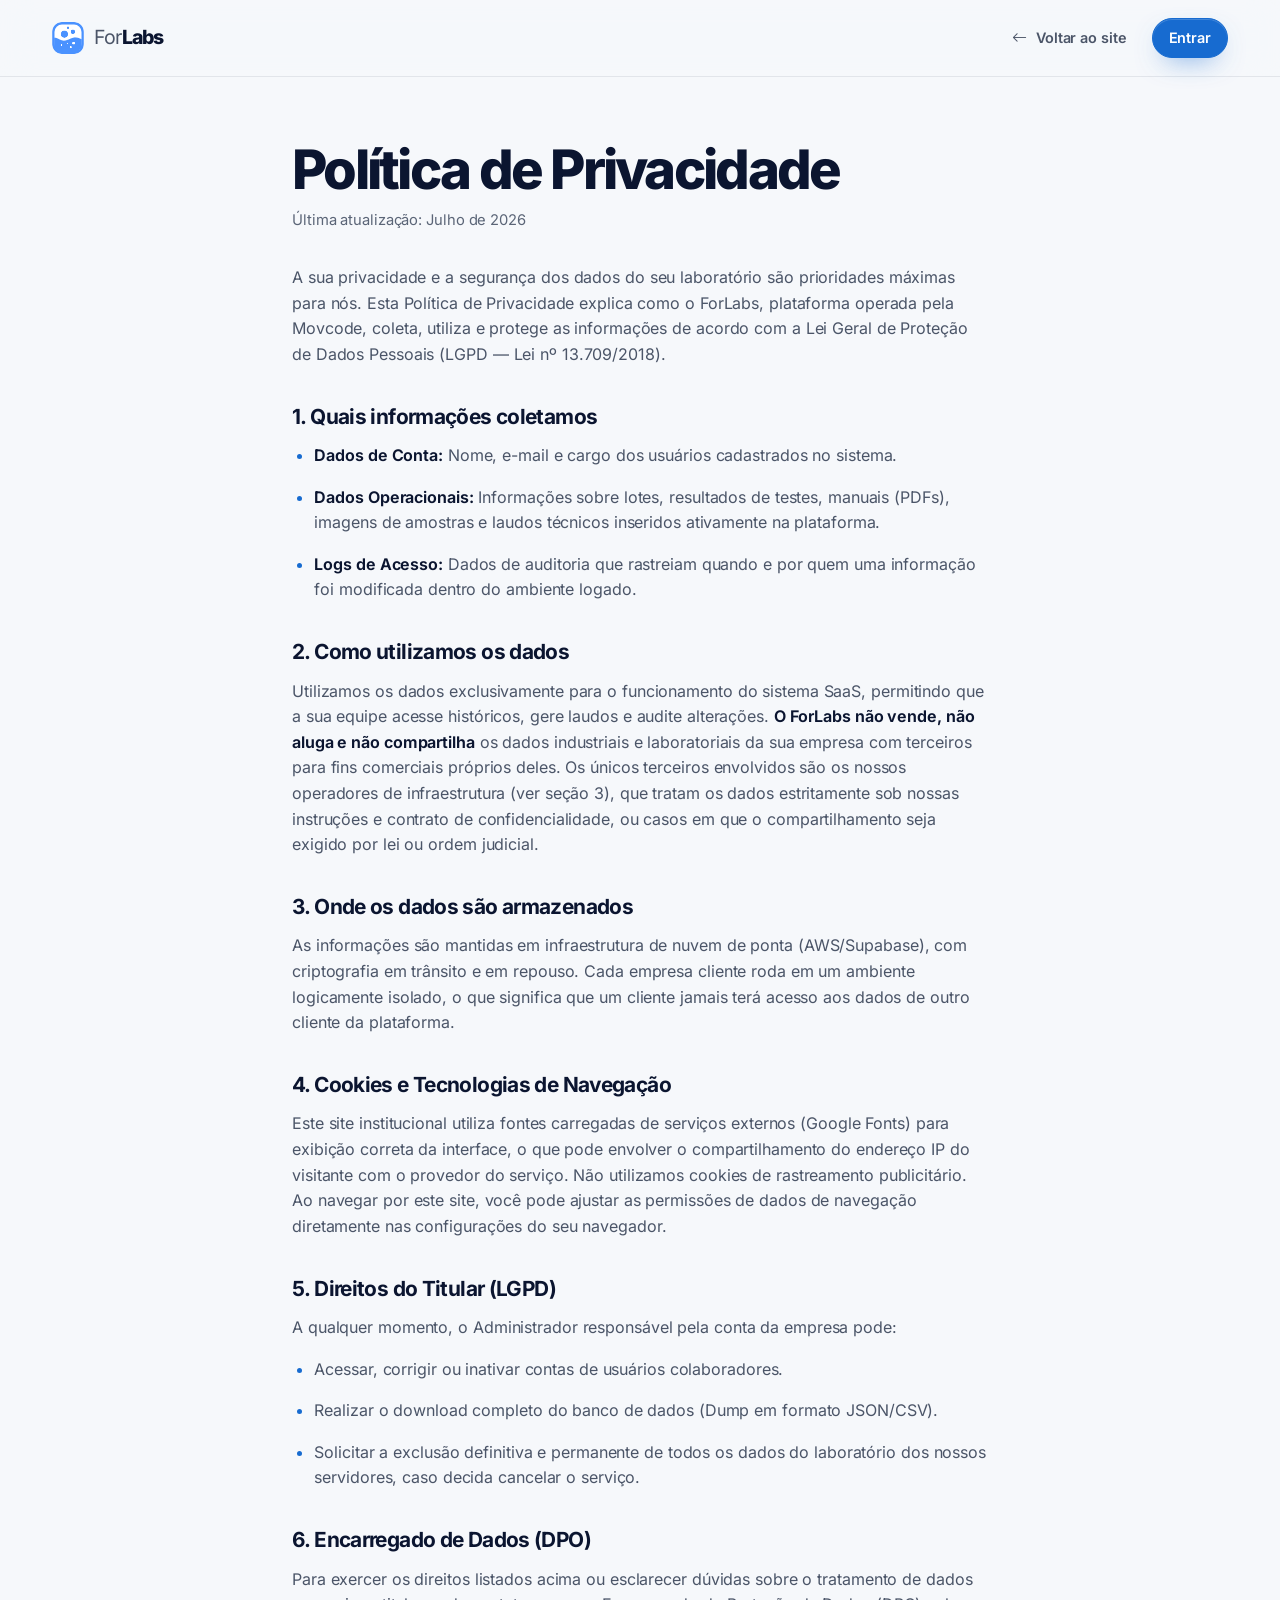
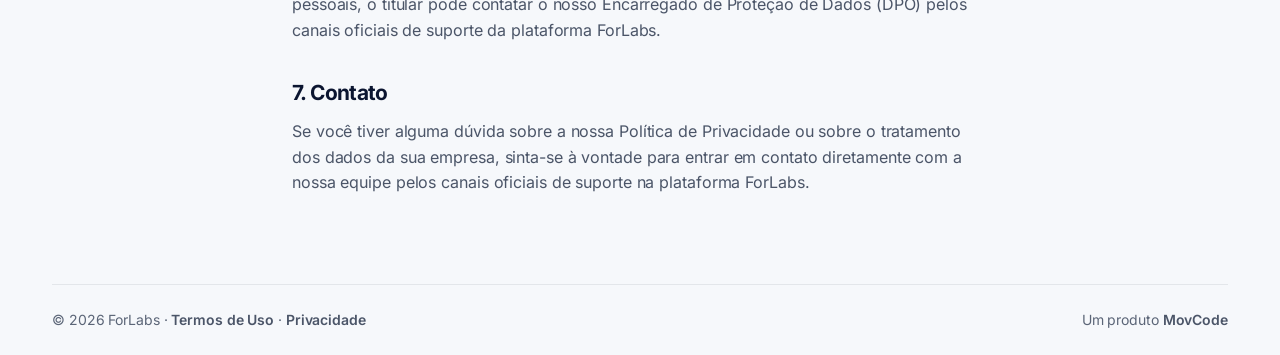
==== privacidade.html @ 583b1151 "Atualiza o site para o padrão MovCode, com telas reais e planos - Reestrutura no padrão dos sites de" ====
<!DOCTYPE html>
<html lang="pt-BR">
<head>
  <meta charset="utf-8">
  <meta name="viewport" content="width=device-width, initial-scale=1, viewport-fit=cover">
  <title>Política de Privacidade — ForLabs</title>
  <meta name="theme-color" content="#f6f8fb">
  <meta name="color-scheme" content="light">
  <link rel="icon" type="image/svg+xml" href="assets/img/forlabs.svg">

  <link rel="preload" href="assets/vendor/inter/inter-latin.woff2" as="font" type="font/woff2" crossorigin>
  <link rel="stylesheet" href="assets/vendor/bootstrap-icons/bootstrap-icons.min.css">
  <link rel="stylesheet" href="assets/css/base.css">
</head>
<body class="p-legal">
  <a class="skip-link" href="#conteudo">Pular para o conteúdo</a>

  <header class="p-header is-solid">
    <div class="container p-header-inner">
      <a class="p-brand" href="./" aria-label="ForLabs, início"><img src="assets/img/forlabs.svg" alt="" width="32" height="32"><span class="p-brand-name"><span>For</span>Labs</span></a>
      <div class="p-header-actions">
        <a class="btn btn-ghost btn-sm" href="./"><i class="bi bi-arrow-left" aria-hidden="true"></i>Voltar ao site</a>
        <a class="btn btn-primary btn-sm" href="https://app.forlabs.com.br/">Entrar</a>
      </div>
    </div>
  </header>

  <main id="conteudo" class="container p-doc">
    <h1>Política de Privacidade</h1>
    <span class="updated">Última atualização: Julho de 2026</span>

    <p>A sua privacidade e a segurança dos dados do seu laboratório são prioridades máximas para nós. Esta Política de Privacidade explica como o ForLabs, plataforma operada pela Movcode, coleta, utiliza e protege as informações de acordo com a Lei Geral de Proteção de Dados Pessoais (LGPD — Lei nº 13.709/2018).</p>

    <h2>1. Quais informações coletamos</h2>
    <ul>
      <li><strong>Dados de Conta:</strong> Nome, e-mail e cargo dos usuários cadastrados no sistema.</li>
      <li><strong>Dados Operacionais:</strong> Informações sobre lotes, resultados de testes, manuais (PDFs), imagens de amostras e laudos técnicos inseridos ativamente na plataforma.</li>
      <li><strong>Logs de Acesso:</strong> Dados de auditoria que rastreiam quando e por quem uma informação foi modificada dentro do ambiente logado.</li>
    </ul>

    <h2>2. Como utilizamos os dados</h2>
    <p>Utilizamos os dados exclusivamente para o funcionamento do sistema SaaS, permitindo que a sua equipe acesse históricos, gere laudos e audite alterações. <strong>O ForLabs não vende, não aluga e não compartilha</strong> os dados industriais e laboratoriais da sua empresa com terceiros para fins comerciais próprios deles. Os únicos terceiros envolvidos são os nossos operadores de infraestrutura (ver seção 3), que tratam os dados estritamente sob nossas instruções e contrato de confidencialidade, ou casos em que o compartilhamento seja exigido por lei ou ordem judicial.</p>

    <h2>3. Onde os dados são armazenados</h2>
    <p>As informações são mantidas em infraestrutura de nuvem de ponta (AWS/Supabase), com criptografia em trânsito e em repouso. Cada empresa cliente roda em um ambiente logicamente isolado, o que significa que um cliente jamais terá acesso aos dados de outro cliente da plataforma.</p>

    <h2>4. Cookies e Tecnologias de Navegação</h2>
    <p>Este site institucional utiliza fontes carregadas de serviços externos (Google Fonts) para exibição correta da interface, o que pode envolver o compartilhamento do endereço IP do visitante com o provedor do serviço. Não utilizamos cookies de rastreamento publicitário. Ao navegar por este site, você pode ajustar as permissões de dados de navegação diretamente nas configurações do seu navegador.</p>

    <h2>5. Direitos do Titular (LGPD)</h2>
    <p>A qualquer momento, o Administrador responsável pela conta da empresa pode:</p>
    <ul>
      <li>Acessar, corrigir ou inativar contas de usuários colaboradores.</li>
      <li>Realizar o download completo do banco de dados (Dump em formato JSON/CSV).</li>
      <li>Solicitar a exclusão definitiva e permanente de todos os dados do laboratório dos nossos servidores, caso decida cancelar o serviço.</li>
    </ul>

    <h2>6. Encarregado de Dados (DPO)</h2>
    <p>Para exercer os direitos listados acima ou esclarecer dúvidas sobre o tratamento de dados pessoais, o titular pode contatar o nosso Encarregado de Proteção de Dados (DPO) pelos canais oficiais de suporte da plataforma ForLabs.</p>

    <h2>7. Contato</h2>
    <p>Se você tiver alguma dúvida sobre a nossa Política de Privacidade ou sobre o tratamento dos dados da sua empresa, sinta-se à vontade para entrar em contato diretamente com a nossa equipe pelos canais oficiais de suporte na plataforma ForLabs.</p>
  </main>

  <footer class="p-footer">
    <div class="container">
      <div class="p-footer-bottom">
        <span>© 2026 ForLabs · <a href="termos">Termos de Uso</a> · <a href="privacidade">Privacidade</a></span>
        <span>Um produto <a href="https://movcode.com.br" target="_blank" rel="noopener">MovCode</a></span>
      </div>
    </div>
  </footer>
</body>
</html>
---- assets/css/base.css ----
/* ==========================================================================
   BASE — tokens, reset e componentes compartilhados (página do produto,
   Termos e Privacidade).
   Conceito: bancada de laboratório — fundo claro de papel milimetrado,
   filetes finos e o azul do sistema como único acento.
   ========================================================================== */

@font-face {
  font-family: 'Inter';
  src: url('../vendor/inter/inter-latin.woff2') format('woff2');
  font-weight: 100 900;
  font-style: normal;
  font-display: swap;
}

:root {
  color-scheme: light;

  /* Cores */
  --ink: #0b1530;
  --bg: #f6f8fb;
  --bg-raised: #ffffff;
  --surface: #ffffff;
  --surface-2: #eef2f7;
  --surface-3: #dfe6ef;
  --line: rgba(11, 21, 48, 0.08);
  --line-strong: rgba(11, 21, 48, 0.16);
  --grid: rgba(23, 107, 208, 0.06);
  --text: #0b1530;
  --text-2: #4b5568;
  --text-3: #5b6577;

  /* Azul do sistema: --blue é o tom da marca (decorativo); --primary é o
     tom de botões e links, um pouco mais escuro para manter o contraste. */
  --blue: #2994f2;
  --violet: #7c5cf6;
  --primary: #176bd0;
  --primary-ink: #ffffff;
  --primary-hover: #1460bb;
  --primary-soft: rgba(41, 148, 242, 0.1);
  --primary-line: rgba(41, 148, 242, 0.4);

  /* Status (os mesmos do sistema) */
  --success: #059669;
  --success-soft: rgba(16, 185, 129, 0.12);
  --danger: #dc2626;
  --danger-soft: rgba(220, 38, 38, 0.1);
  --warning: #d97706;
  --warning-soft: rgba(245, 158, 11, 0.12);

  /* Tipografia */
  --font-body: 'Inter', system-ui, -apple-system, 'Segoe UI', Roboto, sans-serif;
  --font-mono: ui-monospace, 'SF Mono', Menlo, Consolas, monospace;
  --fs-xs: 0.75rem;
  --fs-sm: 0.875rem;
  --fs-base: 1rem;

  /* Espaçamento, raios e movimento */
  --sp-1: 0.25rem;
  --sp-2: 0.5rem;
  --sp-3: 0.75rem;
  --sp-4: 1rem;
  --sp-5: 1.5rem;
  --sp-6: 2rem;
  --sp-7: 3rem;
  --sp-8: 4.5rem;
  --radius: 10px;
  --radius-lg: 16px;
  --radius-xl: clamp(22px, 2.6vw, 36px);
  --container: 1240px;
  --gutter: 1rem;
  --header-h: 68px;
  --section-y: clamp(5rem, 10vw, 9rem);
  --ease: cubic-bezier(0.2, 0.7, 0.2, 1);
  --ease-out: cubic-bezier(0.16, 1, 0.3, 1);
}
@media (min-width: 640px) { :root { --gutter: 1.5rem; } }
@media (min-width: 1100px) { :root { --gutter: 2rem; --header-h: 76px; } }

/* ---------- Reset ---------- */
*, *::before, *::after { box-sizing: border-box; }
* { margin: 0; padding: 0; }
html {
  -webkit-text-size-adjust: 100%;
  text-size-adjust: 100%;
  scroll-behavior: smooth;
  scroll-padding-top: calc(var(--header-h) + 12px);
}
body {
  min-height: 100vh;
  background: var(--bg);
  color: var(--text);
  font-family: var(--font-body);
  font-size: var(--fs-base);
  line-height: 1.6;
  letter-spacing: -0.006em;
  -webkit-font-smoothing: antialiased;
  overflow-x: hidden;
}
img, svg { display: block; max-width: 100%; height: auto; }
a { color: inherit; text-decoration: none; }
button { font: inherit; color: inherit; background: none; border: 0; cursor: pointer; }
ul, ol { list-style: none; }
h1, h2, h3, h4 { line-height: 1.1; text-wrap: balance; }
::selection { background: var(--primary); color: #fff; }
:focus-visible { outline: 2px solid var(--primary); outline-offset: 3px; border-radius: 4px; }

/* ---------- Layout ---------- */
.container { width: 100%; max-width: var(--container); margin-inline: auto; padding-inline: var(--gutter); }
.sr-only {
  position: absolute !important;
  width: 1px; height: 1px;
  padding: 0; margin: -1px;
  overflow: hidden; clip: rect(0 0 0 0);
  white-space: nowrap; border: 0;
}
.skip-link {
  position: absolute;
  left: 12px;
  top: -80px;
  z-index: 300;
  padding: 0.6rem 1rem;
  border-radius: 8px;
  background: var(--primary);
  color: var(--primary-ink);
  font-weight: 650;
}
.skip-link:focus { top: 12px; }

/* ---------- Botões ---------- */
.btn {
  --btn-bg: var(--surface);
  --btn-fg: var(--text);
  --btn-bd: var(--line-strong);
  display: inline-flex;
  align-items: center;
  justify-content: center;
  gap: 0.55rem;
  min-height: 48px;
  padding: 0.7rem 1.35rem;
  border: 1px solid var(--btn-bd);
  border-radius: 999px;
  background: var(--btn-bg);
  color: var(--btn-fg);
  font-size: 0.98rem;
  font-weight: 600;
  line-height: 1.2;
  white-space: nowrap;
  transition: background-color 0.25s var(--ease), border-color 0.25s var(--ease), color 0.25s var(--ease), transform 0.35s var(--ease-out), box-shadow 0.35s var(--ease-out);
}
.btn:active { transform: translateY(1px); }
.btn i { font-size: 1.05em; line-height: 1; transition: transform 0.35s var(--ease-out); }
.btn:hover .bi-arrow-up-right, .btn:hover .bi-arrow-right { transform: translate(2px, -2px); }
.btn-sm { min-height: 40px; padding: 0.45rem 1rem; font-size: 0.9rem; }
.btn-lg { min-height: 58px; padding: 0.95rem 1.7rem; font-size: 1.04rem; }
.btn-block { width: 100%; }
.btn-primary {
  --btn-bg: var(--primary);
  --btn-fg: var(--primary-ink);
  --btn-bd: var(--primary);
  box-shadow: 0 10px 28px -12px rgba(23, 107, 208, 0.75), inset 0 1px 0 rgba(255, 255, 255, 0.18);
}
.btn-primary:hover { --btn-bg: var(--primary-hover); --btn-bd: var(--primary-hover); box-shadow: 0 16px 36px -14px rgba(23, 107, 208, 0.85), inset 0 1px 0 rgba(255, 255, 255, 0.2); }
.btn-outline { --btn-bg: transparent; }
.btn-outline:hover { --btn-bd: var(--primary); --btn-fg: var(--primary); }
.btn-ghost { --btn-bg: transparent; --btn-bd: transparent; --btn-fg: var(--text-2); }
.btn-ghost:hover { --btn-bg: var(--surface-2); --btn-fg: var(--text); }
.btn-light { --btn-bg: #fff; --btn-fg: var(--ink); --btn-bd: #fff; }
.btn-light:hover { --btn-bg: var(--ink); --btn-fg: #fff; --btn-bd: var(--ink); }
.btn-outline-light { --btn-bg: transparent; --btn-fg: #fff; --btn-bd: rgba(255, 255, 255, 0.55); }
.btn-outline-light:hover { --btn-bg: rgba(255, 255, 255, 0.12); --btn-bd: #fff; }

/* ---------- Marca ---------- */
.p-brand { display: inline-flex; align-items: center; gap: 0.6rem; color: var(--text); }
.p-brand img { width: 32px; height: 32px; border-radius: 9px; }
.p-brand-name { font-weight: 800; font-size: 1.22rem; line-height: 1; letter-spacing: -0.035em; }
.p-brand-name span { font-weight: 400; color: var(--text-2); }

/* ---------- Cabeçalho ---------- */
.p-header {
  position: fixed;
  inset: 0 0 auto;
  z-index: 50;
  border-bottom: 1px solid transparent;
  transition: background-color 0.4s var(--ease), border-color 0.4s var(--ease);
}
.p-header.is-scrolled,
.p-header.is-open,
.p-header.is-solid {
  background: color-mix(in srgb, var(--bg) 82%, transparent);
  backdrop-filter: blur(16px) saturate(1.4);
  -webkit-backdrop-filter: blur(16px) saturate(1.4);
  border-bottom-color: var(--line);
}
.p-header.is-open { background: var(--bg); }
.p-header-inner { display: flex; align-items: center; gap: var(--sp-4); min-height: var(--header-h); }
.p-nav { display: none; gap: 0.25rem; margin-left: var(--sp-6); }
.p-nav a {
  padding: 0.5rem 0.8rem;
  border-radius: 99px;
  color: var(--text-2);
  font-size: 0.94rem;
  font-weight: 500;
  transition: color 0.2s, background-color 0.2s;
}
.p-nav a:hover { color: var(--text); background: var(--surface-2); }
.p-header-actions { display: flex; align-items: center; gap: var(--sp-2); margin-left: auto; }
@media (min-width: 1000px) { .p-nav { display: flex; } }
@media (max-width: 479px) { .p-header .p-login { display: none; } }

.p-menu-btn { display: grid; place-items: center; width: 44px; height: 44px; margin-right: -6px; border-radius: 50%; }
.p-menu-icon, .p-menu-icon::before, .p-menu-icon::after {
  display: block;
  width: 20px;
  height: 2px;
  border-radius: 2px;
  background: var(--text);
  transition: transform 0.35s var(--ease-out);
}
.p-menu-icon { position: relative; background: transparent; }
.p-menu-icon::before, .p-menu-icon::after { content: ''; position: absolute; left: 0; }
.p-menu-icon::before { top: -4px; }
.p-menu-icon::after { top: 4px; }
.is-open .p-menu-icon::before { transform: translateY(4px) rotate(45deg); }
.is-open .p-menu-icon::after { transform: translateY(-4px) rotate(-45deg); }
@media (min-width: 1000px) { .p-menu-btn { display: none; } }

.p-sheet {
  display: flex;
  flex-direction: column;
  height: calc(100svh - var(--header-h));
  overflow-y: auto;
  padding: var(--sp-3) var(--gutter) var(--sp-6);
  border-top: 1px solid var(--line);
  background: var(--bg);
}
.p-sheet[hidden] { display: none; }
.p-sheet a {
  display: flex;
  align-items: center;
  justify-content: space-between;
  padding: 0.9rem 0;
  border-bottom: 1px solid var(--line);
  font-size: 1.5rem;
  font-weight: 700;
  letter-spacing: -0.03em;
}
.p-sheet a i { font-size: 1rem; color: var(--text-3); }
.p-header.is-open .p-sheet a { animation: p-up 0.5s var(--ease-out) both; }
.p-header.is-open .p-sheet a:nth-child(2) { animation-delay: 40ms; }
.p-header.is-open .p-sheet a:nth-child(3) { animation-delay: 80ms; }
.p-header.is-open .p-sheet a:nth-child(4) { animation-delay: 120ms; }
.p-header.is-open .p-sheet a:nth-child(5) { animation-delay: 160ms; }
.p-header.is-open .p-sheet a:nth-child(6) { animation-delay: 200ms; }
@keyframes p-up { from { opacity: 0; transform: translateY(14px); } }
@media (min-width: 1000px) { .p-sheet { display: none !important; } }

/* Progresso de leitura: a pipeta enchendo no pé do cabeçalho */
.p-progress { position: absolute; left: 0; right: 0; bottom: -1px; height: 2px; overflow: hidden; pointer-events: none; }
.p-progress span {
  display: block;
  height: 100%;
  transform-origin: 0 50%;
  transform: scaleX(var(--progress, 0));
  background: linear-gradient(90deg, var(--blue), var(--violet));
}

/* ---------- Planos ---------- */
.plans {
  display: grid;
  gap: 14px;
  grid-template-columns: repeat(auto-fit, minmax(min(100%, 280px), 1fr));
  max-width: calc(var(--n, 3) * 420px);
  margin-inline: auto;
}
.plan-card {
  position: relative;
  display: flex;
  flex-direction: column;
  gap: 1.3rem;
  padding: clamp(1.6rem, 2.5vw, 2.25rem);
  border: 1px solid var(--line);
  border-radius: 26px;
  background: var(--surface);
  box-shadow: 0 30px 60px -40px rgba(11, 21, 48, 0.35);
}
.plan-card.is-featured { border-color: var(--primary-line); box-shadow: 0 40px 80px -44px rgba(23, 107, 208, 0.6); }
.plan-card.is-featured::before {
  content: '';
  position: absolute;
  left: 2.25rem;
  right: 2.25rem;
  top: 0;
  height: 5px;
  border-radius: 0 0 6px 6px;
  background: linear-gradient(90deg, var(--blue), var(--violet));
}
.plan-head { display: flex; flex-wrap: wrap; justify-content: space-between; align-items: flex-start; gap: 0.6rem 1rem; }
.plan-name { font-size: 2rem; font-weight: 800; letter-spacing: -0.045em; line-height: 1; }
.plan-tag { padding: 4px 10px; border-radius: 99px; background: var(--primary-soft); color: var(--primary); font-size: 0.72rem; font-weight: 650; letter-spacing: 0.08em; text-transform: uppercase; white-space: nowrap; }
.plan-price { display: flex; align-items: flex-start; gap: 0.15rem; }
.plan-price .cur { margin-top: 0.55em; color: var(--text-2); font-weight: 600; }
.plan-price strong { font-size: clamp(3rem, 2rem + 2.6vw, 4.4rem); font-weight: 800; letter-spacing: -0.06em; line-height: 0.9; font-variant-numeric: tabular-nums; }
.plan-price .cents { display: grid; margin-top: 0.4em; font-size: 1.15rem; font-weight: 700; line-height: 1.1; }
.plan-price .cents small { color: var(--text-3); font-size: 0.78rem; font-weight: 500; }
.plan-price.is-quote strong { font-size: clamp(2.4rem, 1.6rem + 2.2vw, 3.4rem); letter-spacing: -0.05em; line-height: 1; }
.plan-per { margin-top: -0.6rem; color: var(--text-3); font-size: 0.92rem; }
.plan-actions { display: grid; gap: 0.6rem; margin-top: auto; }

/* ---------- Rodapé ---------- */
.p-footer { position: relative; overflow: hidden; padding-top: clamp(4rem, 8vw, 6rem); color: var(--text-3); font-size: var(--fs-sm); }
.p-footer-top { display: grid; gap: var(--sp-6); padding-bottom: var(--sp-7); }
@media (min-width: 800px) { .p-footer-top { grid-template-columns: 1fr auto; } }
.p-footer-brand { display: grid; gap: 1rem; align-content: start; }
.p-footer-brand p { color: var(--text-2); font-size: 1rem; max-width: 32ch; }
.p-footer-nav { display: grid; grid-template-columns: repeat(3, minmax(0, auto)); gap: var(--sp-6) clamp(2rem, 6vw, 5rem); }
.p-footer-nav div { display: grid; gap: 0.6rem; align-content: start; }
.p-footer-nav span { margin-bottom: 0.3rem; font-size: 0.72rem; font-weight: 650; letter-spacing: 0.18em; text-transform: uppercase; color: var(--text-3); }
.p-footer-nav a { color: var(--text-2); font-size: 0.95rem; }
.p-footer-nav a:hover { color: var(--primary); }
@media (max-width: 479px) { .p-footer-nav { grid-template-columns: repeat(2, minmax(0, 1fr)); } }
.p-footer-bottom { display: flex; flex-wrap: wrap; justify-content: space-between; gap: 0.6rem; padding-block: var(--sp-5); border-top: 1px solid var(--line); }
.p-footer-bottom a { color: var(--text-2); font-weight: 600; }
.p-footer-bottom a:hover { color: var(--primary); }
.p-wordmark {
  margin-bottom: -0.18em;
  font-size: calc(100vw / 4.6);
  font-weight: 900;
  letter-spacing: -0.07em;
  line-height: 0.82;
  text-align: center;
  white-space: nowrap;
  user-select: none;
  background: linear-gradient(180deg, var(--surface-3) 10%, transparent 82%);
  -webkit-background-clip: text;
  background-clip: text;
  color: transparent;
}

/* ---------- Menos movimento ---------- */
@media (prefers-reduced-motion: reduce) {
  *, *::before, *::after {
    animation-duration: 0.01ms !important;
    animation-iteration-count: 1 !important;
    transition-duration: 0.01ms !important;
    scroll-behavior: auto !important;
  }
}

/* ---------- Páginas de texto (Termos e Privacidade) ---------- */
.p-doc { max-width: 760px; padding-top: calc(var(--header-h) + clamp(2.5rem, 6vw, 4rem)); padding-bottom: var(--sp-8); }
.p-doc h1 { margin-bottom: 0.6rem; font-size: clamp(2.2rem, 1.4rem + 3vw, 3.4rem); font-weight: 800; letter-spacing: -0.05em; }
.p-doc .updated { display: block; margin-bottom: var(--sp-6); color: var(--text-3); font-size: 0.92rem; }
.p-doc h2 { margin: 2.4rem 0 0.9rem; font-size: 1.3rem; font-weight: 700; letter-spacing: -0.03em; }
.p-doc p, .p-doc li { margin-bottom: 1rem; color: var(--text-2); }
.p-doc ul { margin: 0 0 1rem 1.4rem; list-style: disc; }
.p-doc li::marker { color: var(--primary); }
.p-doc strong { color: var(--text); font-weight: 650; }
.p-doc a { color: var(--primary); font-weight: 600; }
.p-legal .p-footer { padding-top: 0; }
@media (max-width: 399px) { .p-legal .p-header-actions .btn-ghost { display: none; } }
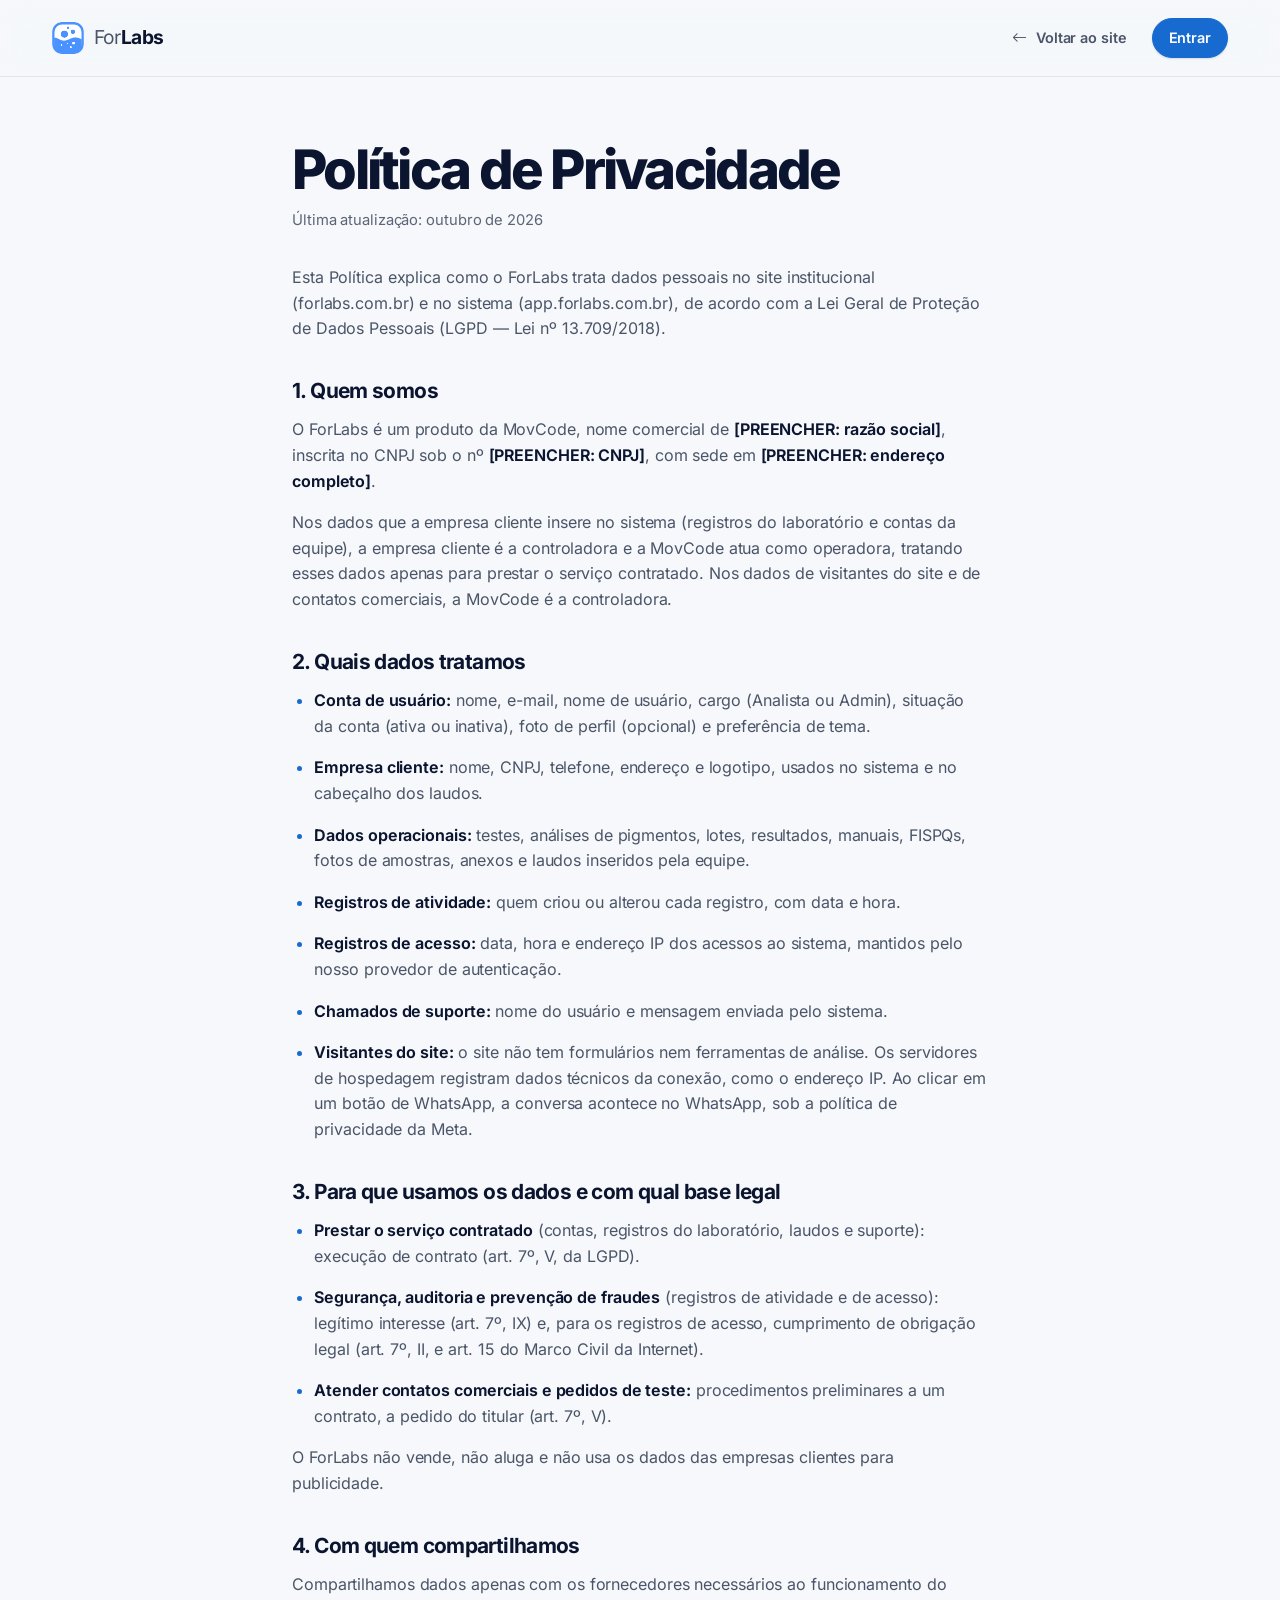
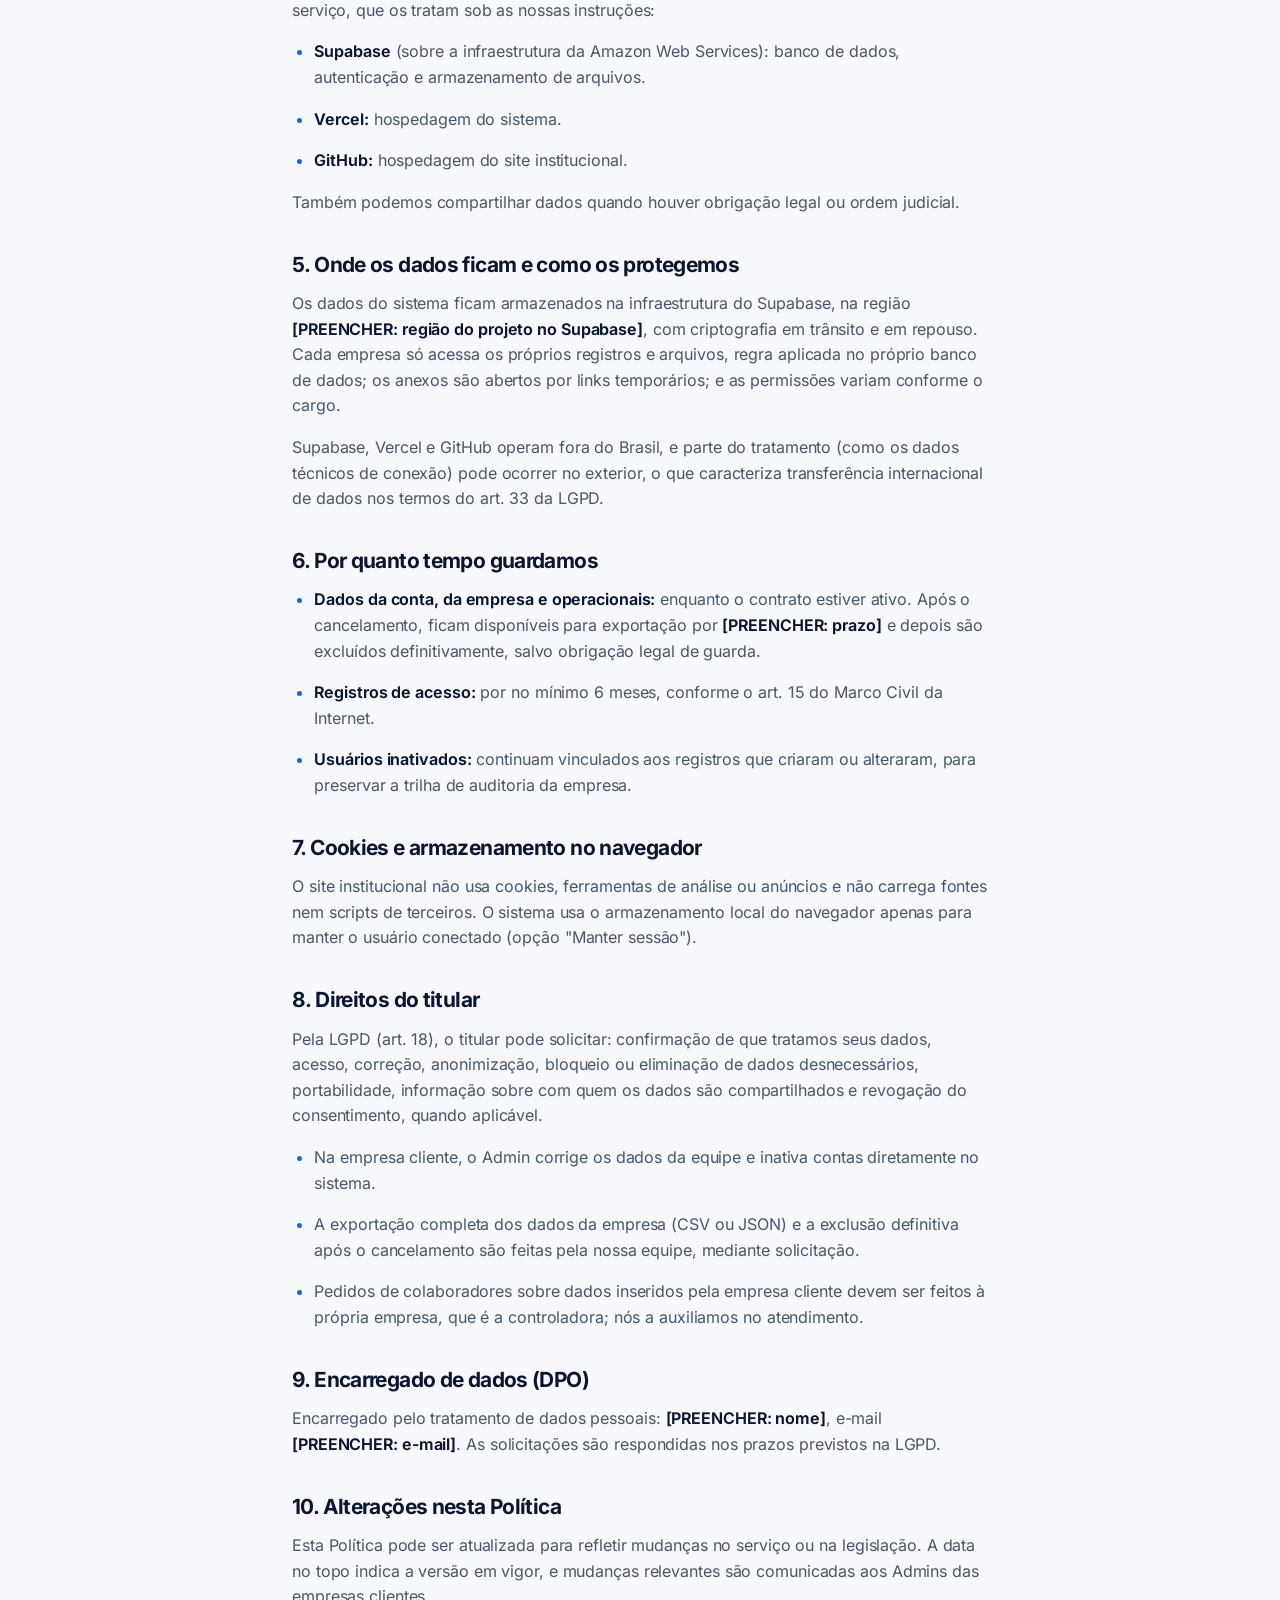
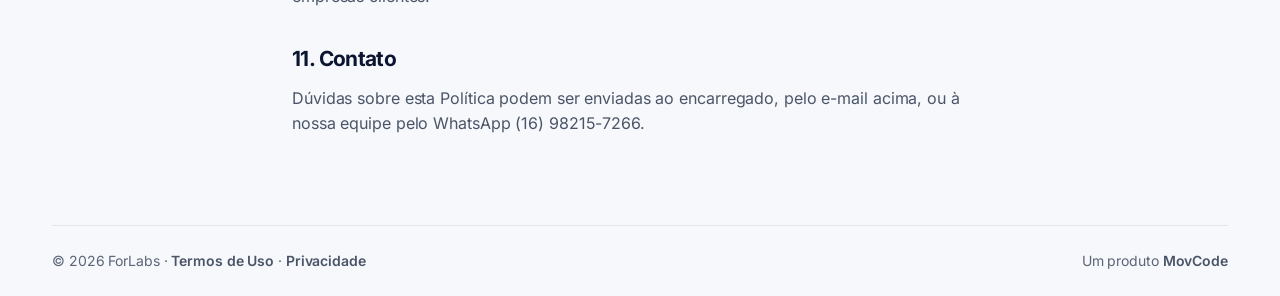
==== commit e307f965: "Corrige Termos e Política de Privacidade conforme o sistema e a LGPD - Exportação CSV/JSON passa a s" ====
--- a/privacidade.html
+++ b/privacidade.html
@@ -27,39 +27,72 @@
 
   <main id="conteudo" class="container p-doc">
     <h1>Política de Privacidade</h1>
-    <span class="updated">Última atualização: Julho de 2026</span>
+    <span class="updated">Última atualização: outubro de 2026</span>
 
-    <p>A sua privacidade e a segurança dos dados do seu laboratório são prioridades máximas para nós. Esta Política de Privacidade explica como o ForLabs, plataforma operada pela Movcode, coleta, utiliza e protege as informações de acordo com a Lei Geral de Proteção de Dados Pessoais (LGPD — Lei nº 13.709/2018).</p>
+    <p>Esta Política explica como o ForLabs trata dados pessoais no site institucional (forlabs.com.br) e no sistema (app.forlabs.com.br), de acordo com a Lei Geral de Proteção de Dados Pessoais (LGPD — Lei nº 13.709/2018).</p>
 
-    <h2>1. Quais informações coletamos</h2>
+    <h2>1. Quem somos</h2>
+    <p>O ForLabs é um produto da MovCode, nome comercial de <strong>[PREENCHER: razão social]</strong>, inscrita no CNPJ sob o nº <strong>[PREENCHER: CNPJ]</strong>, com sede em <strong>[PREENCHER: endereço completo]</strong>.</p>
+    <p>Nos dados que a empresa cliente insere no sistema (registros do laboratório e contas da equipe), a empresa cliente é a controladora e a MovCode atua como operadora, tratando esses dados apenas para prestar o serviço contratado. Nos dados de visitantes do site e de contatos comerciais, a MovCode é a controladora.</p>
+
+    <h2>2. Quais dados tratamos</h2>
     <ul>
-      <li><strong>Dados de Conta:</strong> Nome, e-mail e cargo dos usuários cadastrados no sistema.</li>
-      <li><strong>Dados Operacionais:</strong> Informações sobre lotes, resultados de testes, manuais (PDFs), imagens de amostras e laudos técnicos inseridos ativamente na plataforma.</li>
-      <li><strong>Logs de Acesso:</strong> Dados de auditoria que rastreiam quando e por quem uma informação foi modificada dentro do ambiente logado.</li>
+      <li><strong>Conta de usuário:</strong> nome, e-mail, nome de usuário, cargo (Analista ou Admin), situação da conta (ativa ou inativa), foto de perfil (opcional) e preferência de tema.</li>
+      <li><strong>Empresa cliente:</strong> nome, CNPJ, telefone, endereço e logotipo, usados no sistema e no cabeçalho dos laudos.</li>
+      <li><strong>Dados operacionais:</strong> testes, análises de pigmentos, lotes, resultados, manuais, FISPQs, fotos de amostras, anexos e laudos inseridos pela equipe.</li>
+      <li><strong>Registros de atividade:</strong> quem criou ou alterou cada registro, com data e hora.</li>
+      <li><strong>Registros de acesso:</strong> data, hora e endereço IP dos acessos ao sistema, mantidos pelo nosso provedor de autenticação.</li>
+      <li><strong>Chamados de suporte:</strong> nome do usuário e mensagem enviada pelo sistema.</li>
+      <li><strong>Visitantes do site:</strong> o site não tem formulários nem ferramentas de análise. Os servidores de hospedagem registram dados técnicos da conexão, como o endereço IP. Ao clicar em um botão de WhatsApp, a conversa acontece no WhatsApp, sob a política de privacidade da Meta.</li>
     </ul>
 
-    <h2>2. Como utilizamos os dados</h2>
-    <p>Utilizamos os dados exclusivamente para o funcionamento do sistema SaaS, permitindo que a sua equipe acesse históricos, gere laudos e audite alterações. <strong>O ForLabs não vende, não aluga e não compartilha</strong> os dados industriais e laboratoriais da sua empresa com terceiros para fins comerciais próprios deles. Os únicos terceiros envolvidos são os nossos operadores de infraestrutura (ver seção 3), que tratam os dados estritamente sob nossas instruções e contrato de confidencialidade, ou casos em que o compartilhamento seja exigido por lei ou ordem judicial.</p>
+    <h2>3. Para que usamos os dados e com qual base legal</h2>
+    <ul>
+      <li><strong>Prestar o serviço contratado</strong> (contas, registros do laboratório, laudos e suporte): execução de contrato (art. 7º, V, da LGPD).</li>
+      <li><strong>Segurança, auditoria e prevenção de fraudes</strong> (registros de atividade e de acesso): legítimo interesse (art. 7º, IX) e, para os registros de acesso, cumprimento de obrigação legal (art. 7º, II, e art. 15 do Marco Civil da Internet).</li>
+      <li><strong>Atender contatos comerciais e pedidos de teste:</strong> procedimentos preliminares a um contrato, a pedido do titular (art. 7º, V).</li>
+    </ul>
+    <p>O ForLabs não vende, não aluga e não usa os dados das empresas clientes para publicidade.</p>
 
-    <h2>3. Onde os dados são armazenados</h2>
-    <p>As informações são mantidas em infraestrutura de nuvem de ponta (AWS/Supabase), com criptografia em trânsito e em repouso. Cada empresa cliente roda em um ambiente logicamente isolado, o que significa que um cliente jamais terá acesso aos dados de outro cliente da plataforma.</p>
+    <h2>4. Com quem compartilhamos</h2>
+    <p>Compartilhamos dados apenas com os fornecedores necessários ao funcionamento do serviço, que os tratam sob as nossas instruções:</p>
+    <ul>
+      <li><strong>Supabase</strong> (sobre a infraestrutura da Amazon Web Services): banco de dados, autenticação e armazenamento de arquivos.</li>
+      <li><strong>Vercel:</strong> hospedagem do sistema.</li>
+      <li><strong>GitHub:</strong> hospedagem do site institucional.</li>
+    </ul>
+    <p>Também podemos compartilhar dados quando houver obrigação legal ou ordem judicial.</p>
 
-    <h2>4. Cookies e Tecnologias de Navegação</h2>
-    <p>Este site institucional utiliza fontes carregadas de serviços externos (Google Fonts) para exibição correta da interface, o que pode envolver o compartilhamento do endereço IP do visitante com o provedor do serviço. Não utilizamos cookies de rastreamento publicitário. Ao navegar por este site, você pode ajustar as permissões de dados de navegação diretamente nas configurações do seu navegador.</p>
+    <h2>5. Onde os dados ficam e como os protegemos</h2>
+    <p>Os dados do sistema ficam armazenados na infraestrutura do Supabase, na região <strong>[PREENCHER: região do projeto no Supabase]</strong>, com criptografia em trânsito e em repouso. Cada empresa só acessa os próprios registros e arquivos, regra aplicada no próprio banco de dados; os anexos são abertos por links temporários; e as permissões variam conforme o cargo.</p>
+    <p>Supabase, Vercel e GitHub operam fora do Brasil, e parte do tratamento (como os dados técnicos de conexão) pode ocorrer no exterior, o que caracteriza transferência internacional de dados nos termos do art. 33 da LGPD.</p>
 
-    <h2>5. Direitos do Titular (LGPD)</h2>
-    <p>A qualquer momento, o Administrador responsável pela conta da empresa pode:</p>
+    <h2>6. Por quanto tempo guardamos</h2>
     <ul>
-      <li>Acessar, corrigir ou inativar contas de usuários colaboradores.</li>
-      <li>Realizar o download completo do banco de dados (Dump em formato JSON/CSV).</li>
-      <li>Solicitar a exclusão definitiva e permanente de todos os dados do laboratório dos nossos servidores, caso decida cancelar o serviço.</li>
+      <li><strong>Dados da conta, da empresa e operacionais:</strong> enquanto o contrato estiver ativo. Após o cancelamento, ficam disponíveis para exportação por <strong>[PREENCHER: prazo]</strong> e depois são excluídos definitivamente, salvo obrigação legal de guarda.</li>
+      <li><strong>Registros de acesso:</strong> por no mínimo 6 meses, conforme o art. 15 do Marco Civil da Internet.</li>
+      <li><strong>Usuários inativados:</strong> continuam vinculados aos registros que criaram ou alteraram, para preservar a trilha de auditoria da empresa.</li>
     </ul>
 
-    <h2>6. Encarregado de Dados (DPO)</h2>
-    <p>Para exercer os direitos listados acima ou esclarecer dúvidas sobre o tratamento de dados pessoais, o titular pode contatar o nosso Encarregado de Proteção de Dados (DPO) pelos canais oficiais de suporte da plataforma ForLabs.</p>
+    <h2>7. Cookies e armazenamento no navegador</h2>
+    <p>O site institucional não usa cookies, ferramentas de análise ou anúncios e não carrega fontes nem scripts de terceiros. O sistema usa o armazenamento local do navegador apenas para manter o usuário conectado (opção "Manter sessão").</p>
 
-    <h2>7. Contato</h2>
-    <p>Se você tiver alguma dúvida sobre a nossa Política de Privacidade ou sobre o tratamento dos dados da sua empresa, sinta-se à vontade para entrar em contato diretamente com a nossa equipe pelos canais oficiais de suporte na plataforma ForLabs.</p>
+    <h2>8. Direitos do titular</h2>
+    <p>Pela LGPD (art. 18), o titular pode solicitar: confirmação de que tratamos seus dados, acesso, correção, anonimização, bloqueio ou eliminação de dados desnecessários, portabilidade, informação sobre com quem os dados são compartilhados e revogação do consentimento, quando aplicável.</p>
+    <ul>
+      <li>Na empresa cliente, o Admin corrige os dados da equipe e inativa contas diretamente no sistema.</li>
+      <li>A exportação completa dos dados da empresa (CSV ou JSON) e a exclusão definitiva após o cancelamento são feitas pela nossa equipe, mediante solicitação.</li>
+      <li>Pedidos de colaboradores sobre dados inseridos pela empresa cliente devem ser feitos à própria empresa, que é a controladora; nós a auxiliamos no atendimento.</li>
+    </ul>
+
+    <h2>9. Encarregado de dados (DPO)</h2>
+    <p>Encarregado pelo tratamento de dados pessoais: <strong>[PREENCHER: nome]</strong>, e-mail <strong>[PREENCHER: e-mail]</strong>. As solicitações são respondidas nos prazos previstos na LGPD.</p>
+
+    <h2>10. Alterações nesta Política</h2>
+    <p>Esta Política pode ser atualizada para refletir mudanças no serviço ou na legislação. A data no topo indica a versão em vigor, e mudanças relevantes são comunicadas aos Admins das empresas clientes.</p>
+
+    <h2>11. Contato</h2>
+    <p>Dúvidas sobre esta Política podem ser enviadas ao encarregado, pelo e-mail acima, ou à nossa equipe pelo WhatsApp (16) 98215-7266.</p>
   </main>
 
   <footer class="p-footer">
--- a/assets/css/base.css
+++ b/assets/css/base.css
@@ -33,7 +33,6 @@
   /* Azul do sistema: --blue é o tom da marca (decorativo); --primary é o
      tom de botões e links, um pouco mais escuro para manter o contraste. */
   --blue: #2994f2;
-  --violet: #7c5cf6;
   --primary: #176bd0;
   --primary-ink: #ffffff;
   --primary-hover: #1460bb;
@@ -158,9 +157,9 @@
   --btn-bg: var(--primary);
   --btn-fg: var(--primary-ink);
   --btn-bd: var(--primary);
-  box-shadow: 0 10px 28px -12px rgba(23, 107, 208, 0.75), inset 0 1px 0 rgba(255, 255, 255, 0.18);
-}
-.btn-primary:hover { --btn-bg: var(--primary-hover); --btn-bd: var(--primary-hover); box-shadow: 0 16px 36px -14px rgba(23, 107, 208, 0.85), inset 0 1px 0 rgba(255, 255, 255, 0.2); }
+  box-shadow: 0 1px 2px rgba(11, 21, 48, 0.12);
+}
+.btn-primary:hover { --btn-bg: var(--primary-hover); --btn-bd: var(--primary-hover); }
 .btn-outline { --btn-bg: transparent; }
 .btn-outline:hover { --btn-bd: var(--primary); --btn-fg: var(--primary); }
 .btn-ghost { --btn-bg: transparent; --btn-bd: transparent; --btn-fg: var(--text-2); }
@@ -173,7 +172,7 @@
 /* ---------- Marca ---------- */
 .p-brand { display: inline-flex; align-items: center; gap: 0.6rem; color: var(--text); }
 .p-brand img { width: 32px; height: 32px; border-radius: 9px; }
-.p-brand-name { font-weight: 800; font-size: 1.22rem; line-height: 1; letter-spacing: -0.035em; }
+.p-brand-name { font-weight: 700; font-size: 1.2rem; line-height: 1; letter-spacing: -0.03em; }
 .p-brand-name span { font-weight: 400; color: var(--text-2); }
 
 /* ---------- Cabeçalho ---------- */
@@ -241,9 +240,9 @@
   justify-content: space-between;
   padding: 0.9rem 0;
   border-bottom: 1px solid var(--line);
-  font-size: 1.5rem;
-  font-weight: 700;
-  letter-spacing: -0.03em;
+  font-size: 1.25rem;
+  font-weight: 600;
+  letter-spacing: -0.02em;
 }
 .p-sheet a i { font-size: 1rem; color: var(--text-3); }
 .p-header.is-open .p-sheet a { animation: p-up 0.5s var(--ease-out) both; }
@@ -255,14 +254,14 @@
 @keyframes p-up { from { opacity: 0; transform: translateY(14px); } }
 @media (min-width: 1000px) { .p-sheet { display: none !important; } }
 
-/* Progresso de leitura: a pipeta enchendo no pé do cabeçalho */
+/* Progresso de leitura no pé do cabeçalho */
 .p-progress { position: absolute; left: 0; right: 0; bottom: -1px; height: 2px; overflow: hidden; pointer-events: none; }
 .p-progress span {
   display: block;
   height: 100%;
   transform-origin: 0 50%;
   transform: scaleX(var(--progress, 0));
-  background: linear-gradient(90deg, var(--blue), var(--violet));
+  background: var(--primary);
 }
 
 /* ---------- Planos ---------- */
@@ -280,35 +279,25 @@
   gap: 1.3rem;
   padding: clamp(1.6rem, 2.5vw, 2.25rem);
   border: 1px solid var(--line);
-  border-radius: 26px;
+  border-radius: var(--radius-lg);
   background: var(--surface);
-  box-shadow: 0 30px 60px -40px rgba(11, 21, 48, 0.35);
-}
-.plan-card.is-featured { border-color: var(--primary-line); box-shadow: 0 40px 80px -44px rgba(23, 107, 208, 0.6); }
-.plan-card.is-featured::before {
-  content: '';
-  position: absolute;
-  left: 2.25rem;
-  right: 2.25rem;
-  top: 0;
-  height: 5px;
-  border-radius: 0 0 6px 6px;
-  background: linear-gradient(90deg, var(--blue), var(--violet));
-}
+  box-shadow: 0 24px 48px -40px rgba(11, 21, 48, 0.35);
+}
+.plan-card.is-featured { border-color: var(--primary-line); border-top: 3px solid var(--primary); }
 .plan-head { display: flex; flex-wrap: wrap; justify-content: space-between; align-items: flex-start; gap: 0.6rem 1rem; }
-.plan-name { font-size: 2rem; font-weight: 800; letter-spacing: -0.045em; line-height: 1; }
+.plan-name { font-size: 1.6rem; font-weight: 700; letter-spacing: -0.03em; line-height: 1.1; }
 .plan-tag { padding: 4px 10px; border-radius: 99px; background: var(--primary-soft); color: var(--primary); font-size: 0.72rem; font-weight: 650; letter-spacing: 0.08em; text-transform: uppercase; white-space: nowrap; }
 .plan-price { display: flex; align-items: flex-start; gap: 0.15rem; }
 .plan-price .cur { margin-top: 0.55em; color: var(--text-2); font-weight: 600; }
-.plan-price strong { font-size: clamp(3rem, 2rem + 2.6vw, 4.4rem); font-weight: 800; letter-spacing: -0.06em; line-height: 0.9; font-variant-numeric: tabular-nums; }
+.plan-price strong { font-size: clamp(2.6rem, 2rem + 2vw, 3.6rem); font-weight: 700; letter-spacing: -0.04em; line-height: 0.95; font-variant-numeric: tabular-nums; }
 .plan-price .cents { display: grid; margin-top: 0.4em; font-size: 1.15rem; font-weight: 700; line-height: 1.1; }
 .plan-price .cents small { color: var(--text-3); font-size: 0.78rem; font-weight: 500; }
-.plan-price.is-quote strong { font-size: clamp(2.4rem, 1.6rem + 2.2vw, 3.4rem); letter-spacing: -0.05em; line-height: 1; }
+.plan-price.is-quote strong { font-size: clamp(1.9rem, 1.5rem + 1.4vw, 2.5rem); letter-spacing: -0.03em; line-height: 1.1; }
 .plan-per { margin-top: -0.6rem; color: var(--text-3); font-size: 0.92rem; }
 .plan-actions { display: grid; gap: 0.6rem; margin-top: auto; }
 
 /* ---------- Rodapé ---------- */
-.p-footer { position: relative; overflow: hidden; padding-top: clamp(4rem, 8vw, 6rem); color: var(--text-3); font-size: var(--fs-sm); }
+.p-footer { position: relative; padding-top: clamp(4rem, 8vw, 6rem); color: var(--text-3); font-size: var(--fs-sm); }
 .p-footer-top { display: grid; gap: var(--sp-6); padding-bottom: var(--sp-7); }
 @media (min-width: 800px) { .p-footer-top { grid-template-columns: 1fr auto; } }
 .p-footer-brand { display: grid; gap: 1rem; align-content: start; }
@@ -322,20 +311,6 @@
 .p-footer-bottom { display: flex; flex-wrap: wrap; justify-content: space-between; gap: 0.6rem; padding-block: var(--sp-5); border-top: 1px solid var(--line); }
 .p-footer-bottom a { color: var(--text-2); font-weight: 600; }
 .p-footer-bottom a:hover { color: var(--primary); }
-.p-wordmark {
-  margin-bottom: -0.18em;
-  font-size: calc(100vw / 4.6);
-  font-weight: 900;
-  letter-spacing: -0.07em;
-  line-height: 0.82;
-  text-align: center;
-  white-space: nowrap;
-  user-select: none;
-  background: linear-gradient(180deg, var(--surface-3) 10%, transparent 82%);
-  -webkit-background-clip: text;
-  background-clip: text;
-  color: transparent;
-}
 
 /* ---------- Menos movimento ---------- */
 @media (prefers-reduced-motion: reduce) {
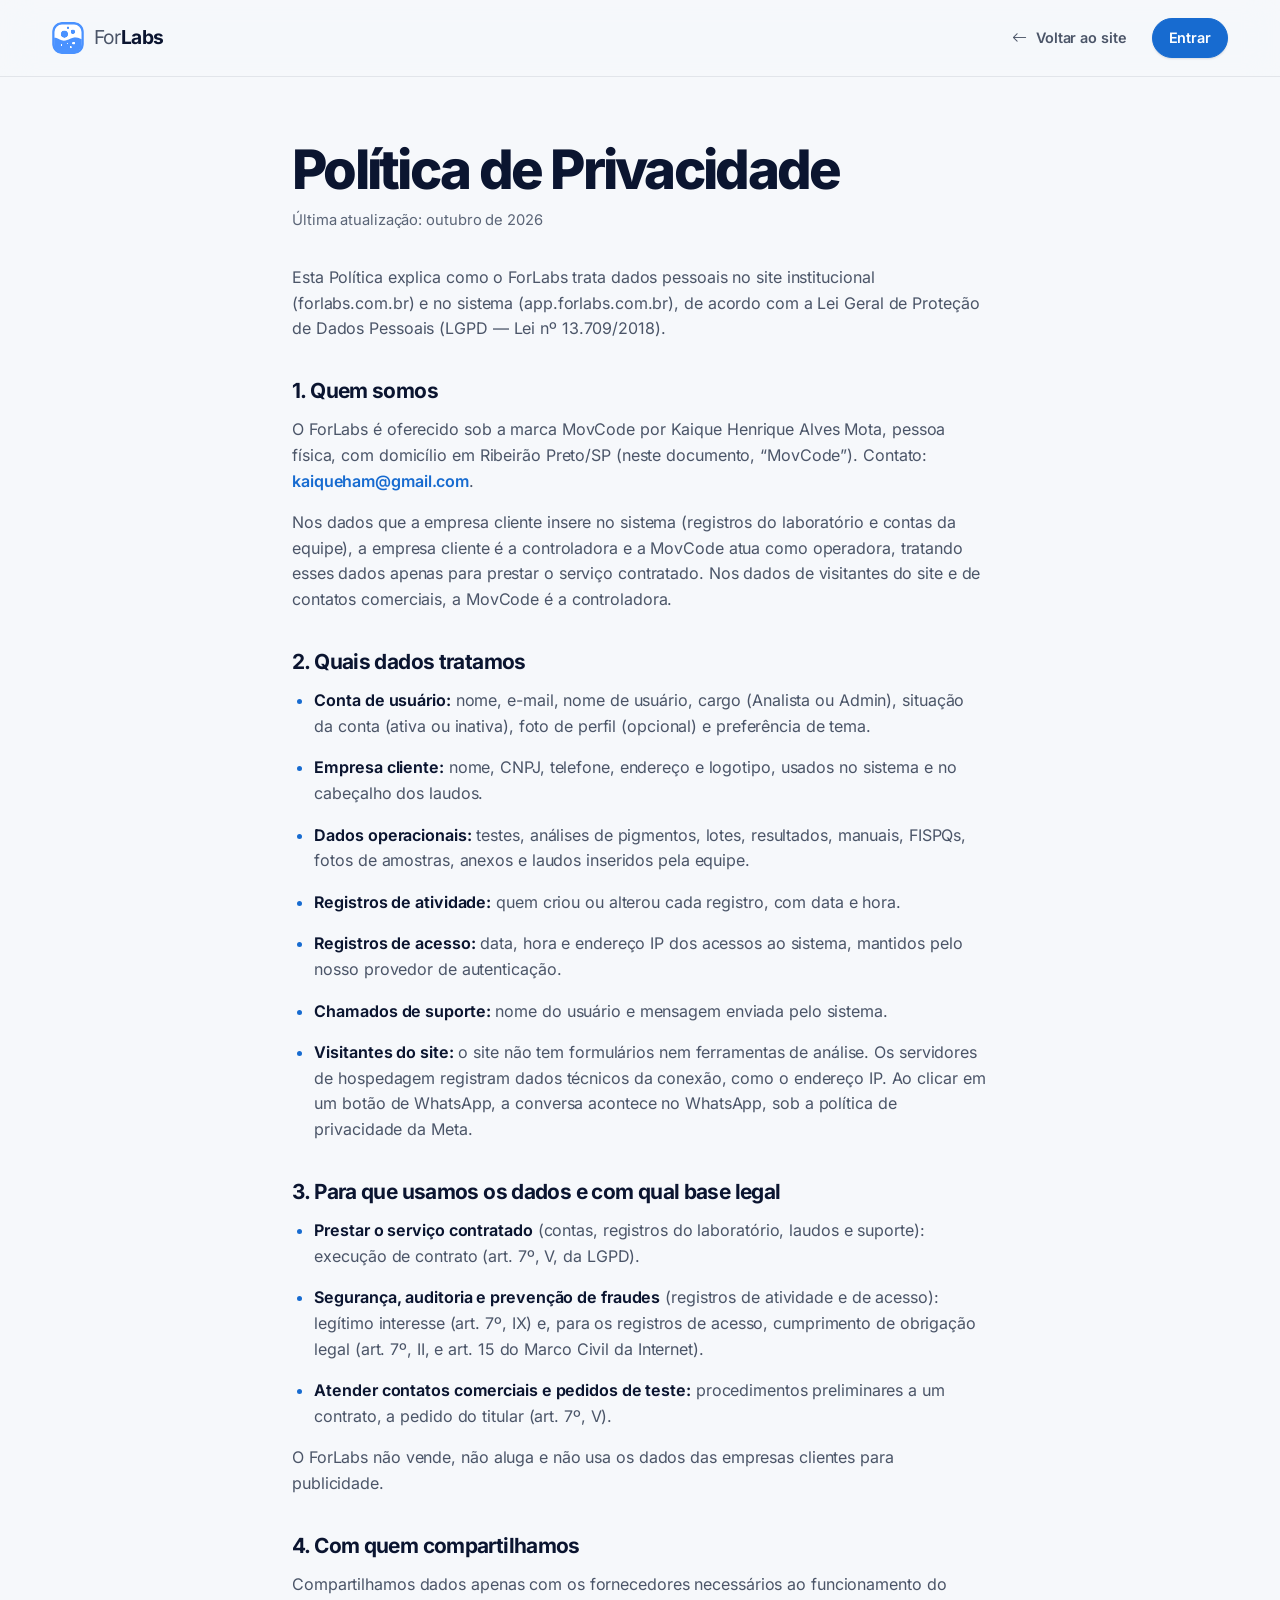
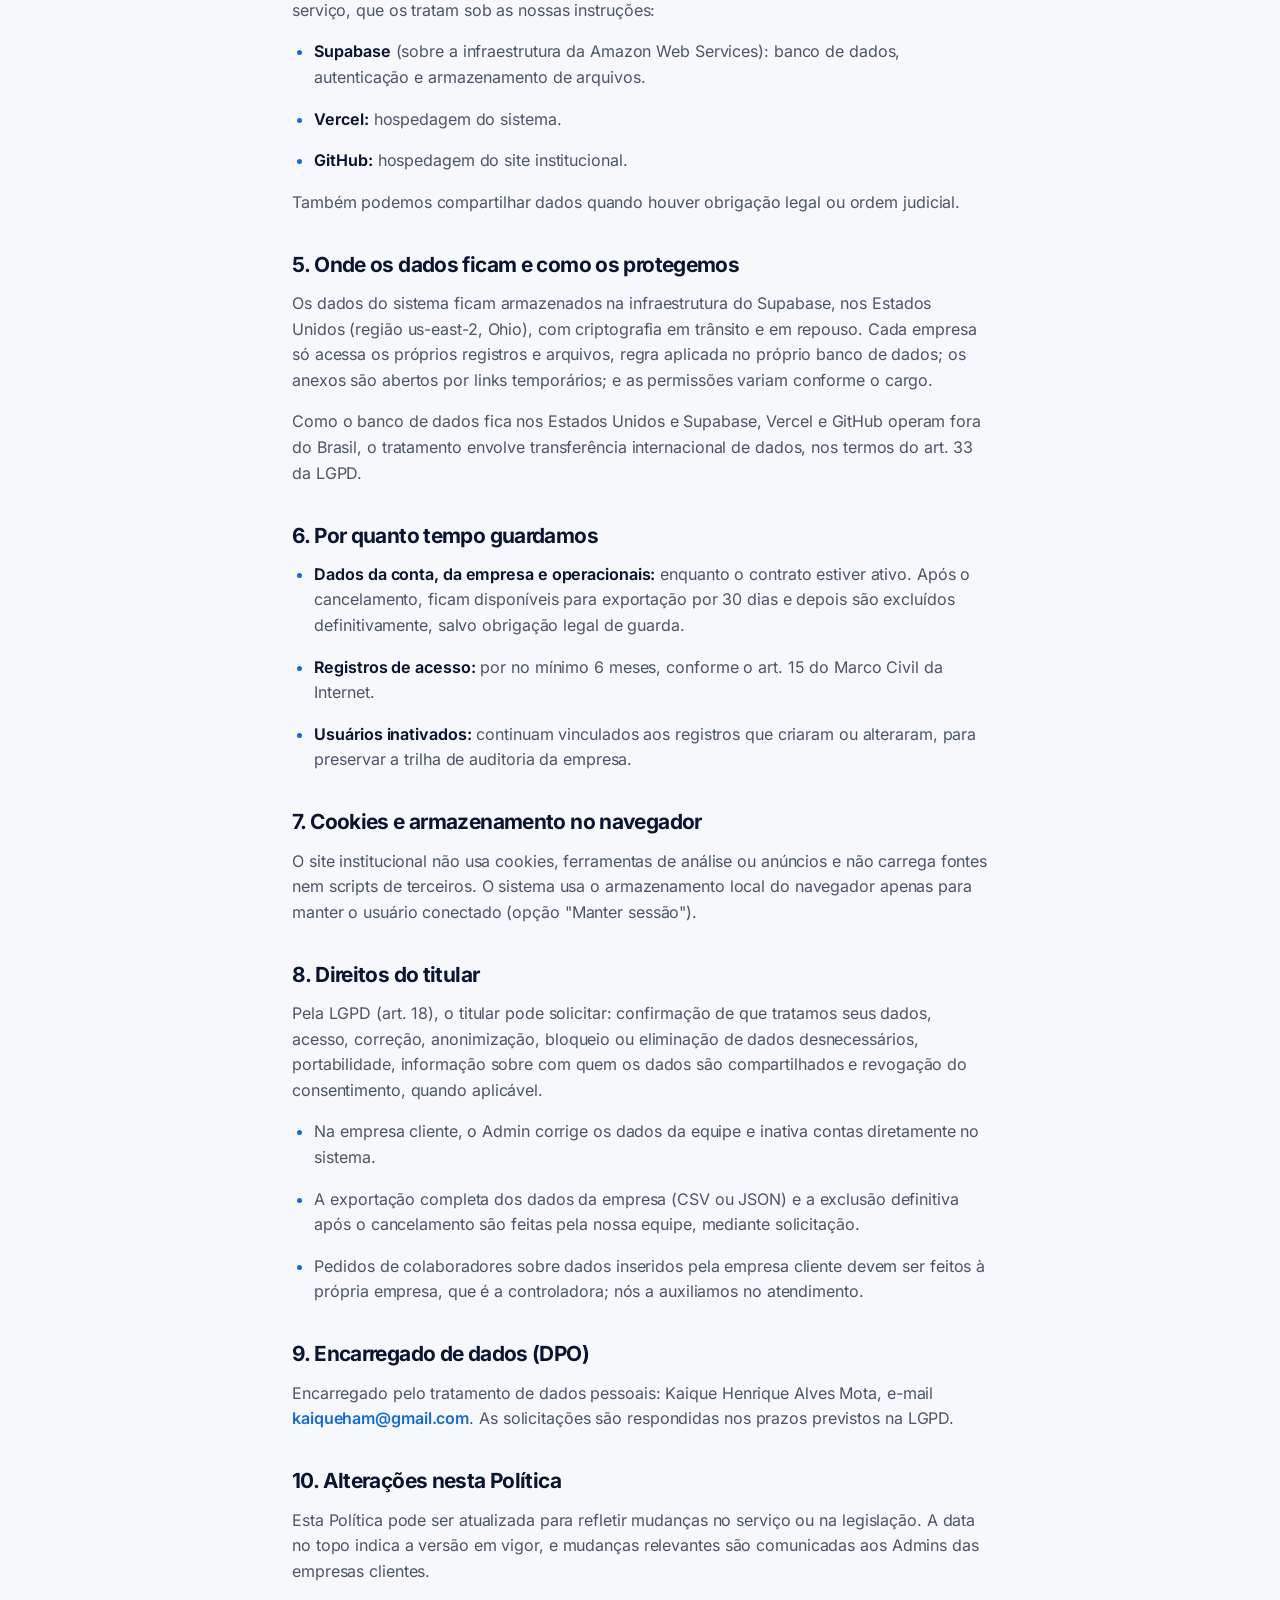
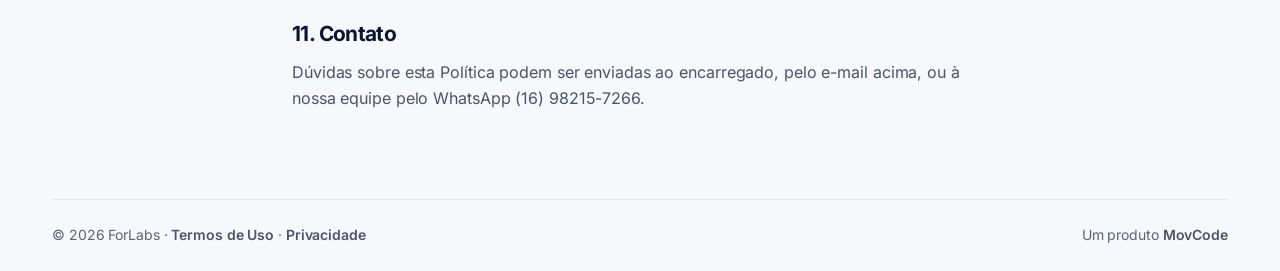
==== commit ca6efacc: "Preenche responsável, região dos dados, prazo e contato nos textos legais - Responsável: Kaique Henr" ====
--- a/privacidade.html
+++ b/privacidade.html
@@ -32,7 +32,7 @@
     <p>Esta Política explica como o ForLabs trata dados pessoais no site institucional (forlabs.com.br) e no sistema (app.forlabs.com.br), de acordo com a Lei Geral de Proteção de Dados Pessoais (LGPD — Lei nº 13.709/2018).</p>
 
     <h2>1. Quem somos</h2>
-    <p>O ForLabs é um produto da MovCode, nome comercial de <strong>[PREENCHER: razão social]</strong>, inscrita no CNPJ sob o nº <strong>[PREENCHER: CNPJ]</strong>, com sede em <strong>[PREENCHER: endereço completo]</strong>.</p>
+    <p>O ForLabs é oferecido sob a marca MovCode por Kaique Henrique Alves Mota, pessoa física, com domicílio em Ribeirão Preto/SP (neste documento, “MovCode”). Contato: <a href="mailto:kaiqueham@gmail.com">kaiqueham@gmail.com</a>.</p>
     <p>Nos dados que a empresa cliente insere no sistema (registros do laboratório e contas da equipe), a empresa cliente é a controladora e a MovCode atua como operadora, tratando esses dados apenas para prestar o serviço contratado. Nos dados de visitantes do site e de contatos comerciais, a MovCode é a controladora.</p>
 
     <h2>2. Quais dados tratamos</h2>
@@ -64,12 +64,12 @@
     <p>Também podemos compartilhar dados quando houver obrigação legal ou ordem judicial.</p>
 
     <h2>5. Onde os dados ficam e como os protegemos</h2>
-    <p>Os dados do sistema ficam armazenados na infraestrutura do Supabase, na região <strong>[PREENCHER: região do projeto no Supabase]</strong>, com criptografia em trânsito e em repouso. Cada empresa só acessa os próprios registros e arquivos, regra aplicada no próprio banco de dados; os anexos são abertos por links temporários; e as permissões variam conforme o cargo.</p>
-    <p>Supabase, Vercel e GitHub operam fora do Brasil, e parte do tratamento (como os dados técnicos de conexão) pode ocorrer no exterior, o que caracteriza transferência internacional de dados nos termos do art. 33 da LGPD.</p>
+    <p>Os dados do sistema ficam armazenados na infraestrutura do Supabase, nos Estados Unidos (região us-east-2, Ohio), com criptografia em trânsito e em repouso. Cada empresa só acessa os próprios registros e arquivos, regra aplicada no próprio banco de dados; os anexos são abertos por links temporários; e as permissões variam conforme o cargo.</p>
+    <p>Como o banco de dados fica nos Estados Unidos e Supabase, Vercel e GitHub operam fora do Brasil, o tratamento envolve transferência internacional de dados, nos termos do art. 33 da LGPD.</p>
 
     <h2>6. Por quanto tempo guardamos</h2>
     <ul>
-      <li><strong>Dados da conta, da empresa e operacionais:</strong> enquanto o contrato estiver ativo. Após o cancelamento, ficam disponíveis para exportação por <strong>[PREENCHER: prazo]</strong> e depois são excluídos definitivamente, salvo obrigação legal de guarda.</li>
+      <li><strong>Dados da conta, da empresa e operacionais:</strong> enquanto o contrato estiver ativo. Após o cancelamento, ficam disponíveis para exportação por 30 dias e depois são excluídos definitivamente, salvo obrigação legal de guarda.</li>
       <li><strong>Registros de acesso:</strong> por no mínimo 6 meses, conforme o art. 15 do Marco Civil da Internet.</li>
       <li><strong>Usuários inativados:</strong> continuam vinculados aos registros que criaram ou alteraram, para preservar a trilha de auditoria da empresa.</li>
     </ul>
@@ -86,7 +86,7 @@
     </ul>
 
     <h2>9. Encarregado de dados (DPO)</h2>
-    <p>Encarregado pelo tratamento de dados pessoais: <strong>[PREENCHER: nome]</strong>, e-mail <strong>[PREENCHER: e-mail]</strong>. As solicitações são respondidas nos prazos previstos na LGPD.</p>
+    <p>Encarregado pelo tratamento de dados pessoais: Kaique Henrique Alves Mota, e-mail <a href="mailto:kaiqueham@gmail.com">kaiqueham@gmail.com</a>. As solicitações são respondidas nos prazos previstos na LGPD.</p>
 
     <h2>10. Alterações nesta Política</h2>
     <p>Esta Política pode ser atualizada para refletir mudanças no serviço ou na legislação. A data no topo indica a versão em vigor, e mudanças relevantes são comunicadas aos Admins das empresas clientes.</p>
